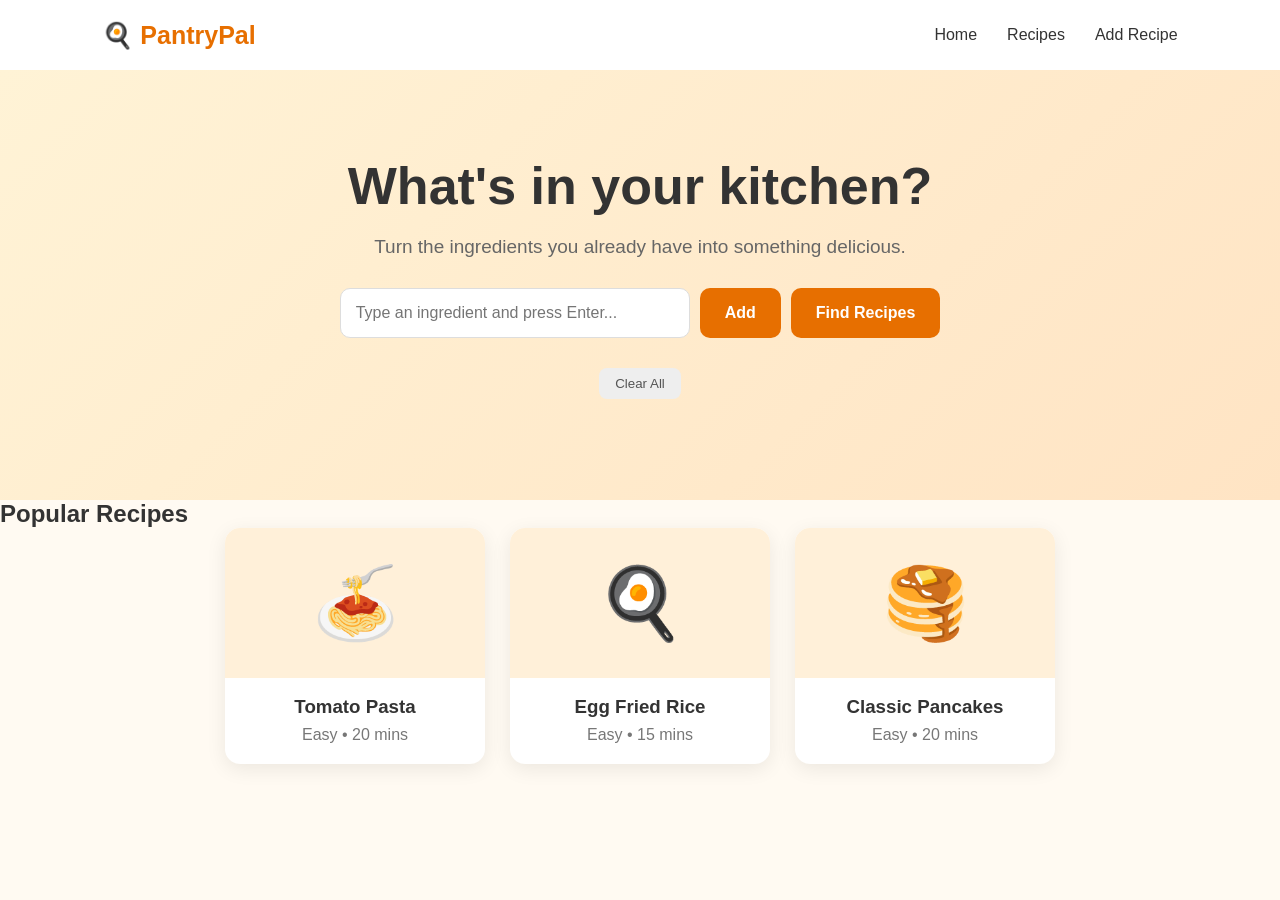
==== index.html @ 0d62c7cb "Added PantryPal frontend" ====
<!DOCTYPE html>
<html lang="en">
<head>
    <meta charset="UTF-8">
    <meta name="viewport" content="width=device-width, initial-scale=1.0">

    <title>PantryPal</title>

    <link rel="stylesheet" href="style.css">
</head>

<body>

    <!-- Navigation Bar -->
    <nav class="navbar">
        <div class="logo">🍳 PantryPal</div>

        <div class="nav-links">
            <a href="index.html">Home</a>
            <a href="recipes.html">Recipes</a>
            <a href="add-recipe.html">Add Recipe</a>
        </div>
    </nav>


    <!-- Hero Section -->
    <section class="hero">

        <div class="hero-content">

            <h1>What's in your kitchen?</h1>

            <p>
                Turn the ingredients you already have
                into something delicious.
            </p>

            <div class="ingredient-box">

        <input
            type="text"
            id="ingredientInput"
            placeholder="Type an ingredient and press Enter..."
        >

        <button onclick="addIngredient()">
         Add
        </button>

        <button onclick="findRecipes()">
            Find Recipes
        </button>

</div>

<div id="ingredientList" class="ingredient-list"></div>
<button class="clear-button" onclick="clearIngredients()">
    Clear All
</button>

        </div>

    </section>


   <!-- Recipe Results -->
<section class="recipes-section">

    <h2 id="resultTitle">Popular Recipes</h2>

    <div id="recipeResults" class="recipe-container">

        <div class="recipe-card">
            <div class="food-image">🍝</div>
            <h3>Tomato Pasta</h3>
            <p>Easy • 20 mins</p>
        </div>

        <div class="recipe-card">
            <div class="food-image">🍳</div>
            <h3>Egg Fried Rice</h3>
            <p>Easy • 15 mins</p>
        </div>

        <div class="recipe-card">
            <div class="food-image">🥞</div>
            <h3>Classic Pancakes</h3>
            <p>Easy • 20 mins</p>
        </div>

    </div>

</section>
<!-- Recipe Popup -->
<div id="recipeModal" class="modal">

    <div class="modal-content">

        <button class="close-button" onclick="closeRecipe()">
            ×
        </button>

        <div id="modalEmoji" class="modal-emoji"></div>

        <h2 id="modalTitle"></h2>

        <p id="modalTime"></p>

        <h3>🥕 Ingredients</h3>
        <ul id="modalIngredients"></ul>

        <h3>👩‍🍳 How to Prepare</h3>
        <p id="modalSteps"></p>

    </div>

</div>
           


    <script src="script.js"></script>

</body>
</html>
---- style.css ----
/* Reset */
* {
    margin: 0;
    padding: 0;
    box-sizing: border-box;
}

body {
    font-family: Arial, sans-serif;
    background-color: #fffaf2;
    color: #333;
}


/* Navigation Bar */
.navbar {
    height: 70px;
    display: flex;
    justify-content: space-between;
    align-items: center;
    padding: 0 8%;
    background-color: white;
    box-shadow: 0 2px 10px rgba(0, 0, 0, 0.08);
}

.logo {
    font-size: 25px;
    font-weight: bold;
    color: #e76f00;
}

.nav-links {
    display: flex;
    gap: 30px;
}

.nav-links a {
    text-decoration: none;
    color: #333;
    font-weight: 500;
}

.nav-links a:hover {
    color: #e76f00;
}


/* Hero Section */
.hero {
    min-height: 430px;
    display: flex;
    justify-content: center;
    align-items: center;
    text-align: center;
    padding: 50px 20px;

    background: linear-gradient(
        135deg,
        #fff3d6,
        #ffe4c4
    );
}

.hero-content {
    max-width: 700px;
}

.hero h1 {
    font-size: 52px;
    margin-bottom: 20px;
    color: #333;
}

.hero p {
    font-size: 19px;
    color: #666;
    margin-bottom: 30px;
}


/* Ingredient Search */
.ingredient-box {
    display: flex;
    justify-content: center;
    gap: 10px;
}

.ingredient-box input {
    width: 350px;
    padding: 15px;
    border: 1px solid #ddd;
    border-radius: 10px;
    font-size: 16px;
    outline: none;
}

.ingredient-box input:focus {
    border-color: #e76f00;
}

.ingredient-box button {
    padding: 15px 25px;
    border: none;
    border-radius: 10px;
    background-color: #e76f00;
    color: white;
    font-size: 16px;
    font-weight: bold;
    cursor: pointer;
}

.ingredient-box button:hover {
    background-color: #c95f00;
}


/* Popular Recipes */
.popular {
    padding: 50px 8%;
}

.popular h2 {
    text-align: center;
    font-size: 30px;
    margin-bottom: 35px;
}

.recipe-container {
    display: flex;
    justify-content: center;
    gap: 25px;
    flex-wrap: wrap;
}


/* Recipe Card */
.recipe-card {
    width: 260px;
    background-color: white;
    border-radius: 15px;
    overflow: hidden;
    box-shadow: 0 5px 20px rgba(0, 0, 0, 0.08);
    transition: 0.3s;
    text-align: center;
    padding-bottom: 20px;
}

.recipe-card:hover {
    transform: translateY(-8px);
    box-shadow: 0 10px 25px rgba(0, 0, 0, 0.15);
}

.food-image {
    height: 150px;
    display: flex;
    justify-content: center;
    align-items: center;
    background-color: #fff0d9;
    font-size: 70px;
}

.recipe-card h3 {
    margin-top: 18px;
    margin-bottom: 8px;
}

.recipe-card p {
    color: #777;
}


/* Mobile */
@media (max-width: 700px) {

    .navbar {
        padding: 0 5%;
    }

    .nav-links {
        gap: 12px;
    }

    .hero h1 {
        font-size: 38px;
    }

    .ingredient-box {
        flex-direction: column;
        align-items: center;
    }

    .ingredient-box input {
        width: 90%;
    }

    .ingredient-box button {
        width: 90%;
    }
}
.view-button {
    margin-top: 15px;
    padding: 10px 18px;
    border: none;
    border-radius: 8px;
    background-color: #e76f00;
    color: white;
    cursor: pointer;
}

.view-button:hover {
    background-color: #c95f00;
}

.no-results {
    text-align: center;
    font-size: 18px;
    color: #777;
    width: 100%;
}
/* Recipe Popup */

.modal {
    display: none;
    position: fixed;
    z-index: 1000;
    left: 0;
    top: 0;
    width: 100%;
    height: 100%;

    background-color: rgba(0, 0, 0, 0.5);

    justify-content: center;
    align-items: center;
}

.modal-content {
    position: relative;
    width: 90%;
    max-width: 500px;
    max-height: 80vh;
    overflow-y: auto;

    background-color: white;
    border-radius: 20px;
    padding: 35px;

    box-shadow: 0 10px 30px rgba(0, 0, 0, 0.2);
}

.close-button {
    position: absolute;
    right: 20px;
    top: 15px;

    border: none;
    background: none;

    font-size: 30px;
    cursor: pointer;
    color: #555;
}

.close-button:hover {
    color: #e76f00;
}

.modal-emoji {
    text-align: center;
    font-size: 70px;
    margin-bottom: 10px;
}

.modal-content h2 {
    text-align: center;
    margin-bottom: 10px;
}

.modal-content h3 {
    margin-top: 25px;
    margin-bottom: 10px;
    color: #e76f00;
}

.modal-content p {
    color: #666;
    line-height: 1.6;
}

.modal-content li {
    margin-bottom: 8px;
}
.ingredient-list {
    display: flex;
    justify-content: center;
    flex-wrap: wrap;
    gap: 10px;
    margin-top: 15px;
}

.ingredient-chip {
    background-color: #fff;
    border: 1px solid #e76f00;
    color: #e76f00;
    padding: 8px 12px;
    border-radius: 20px;
    font-size: 14px;
}

.ingredient-chip button {
    border: none;
    background: none;
    color: #e76f00;
    font-size: 16px;
    cursor: pointer;
    margin-left: 5px;
}
.category-badge {
    display: inline-block;
    margin-top: 8px;
    padding: 5px 12px;
    border-radius: 15px;
    background-color: #fff0d9;
    color: #e76f00;
    font-size: 13px;
    font-weight: bold;
}
.clear-button {
    display: block;
    margin: 15px auto;
    padding: 8px 16px;
    border: none;
    border-radius: 8px;
    background-color: #eee;
    color: #555;
    cursor: pointer;
}

.clear-button:hover {
    background-color: #ddd;
}
/* Add Recipe Page */

.add-recipe {
    max-width: 600px;
    margin: 50px auto;
    padding: 30px;
    background-color: white;
    border-radius: 15px;
    box-shadow: 0 5px 20px rgba(0, 0, 0, 0.08);
}

.add-recipe h2 {
    text-align: center;
    margin-bottom: 30px;
}

.add-recipe form {
    display: flex;
    flex-direction: column;
    gap: 10px;
}

.add-recipe label {
    font-weight: bold;
    margin-top: 10px;
}

.add-recipe input,
.add-recipe select,
.add-recipe textarea {
    width: 100%;
    padding: 12px;
    border: 1px solid #ddd;
    border-radius: 8px;
    font-size: 15px;
    font-family: Arial, sans-serif;
}

.add-recipe textarea {
    resize: vertical;
}

.add-recipe button {
    margin-top: 20px;
    padding: 13px;
    border: none;
    border-radius: 8px;
    background-color: #e76f00;
    color: white;
    font-size: 16px;
    font-weight: bold;
    cursor: pointer;
}

.add-recipe button:hover {
    background-color: #c95f00;
}
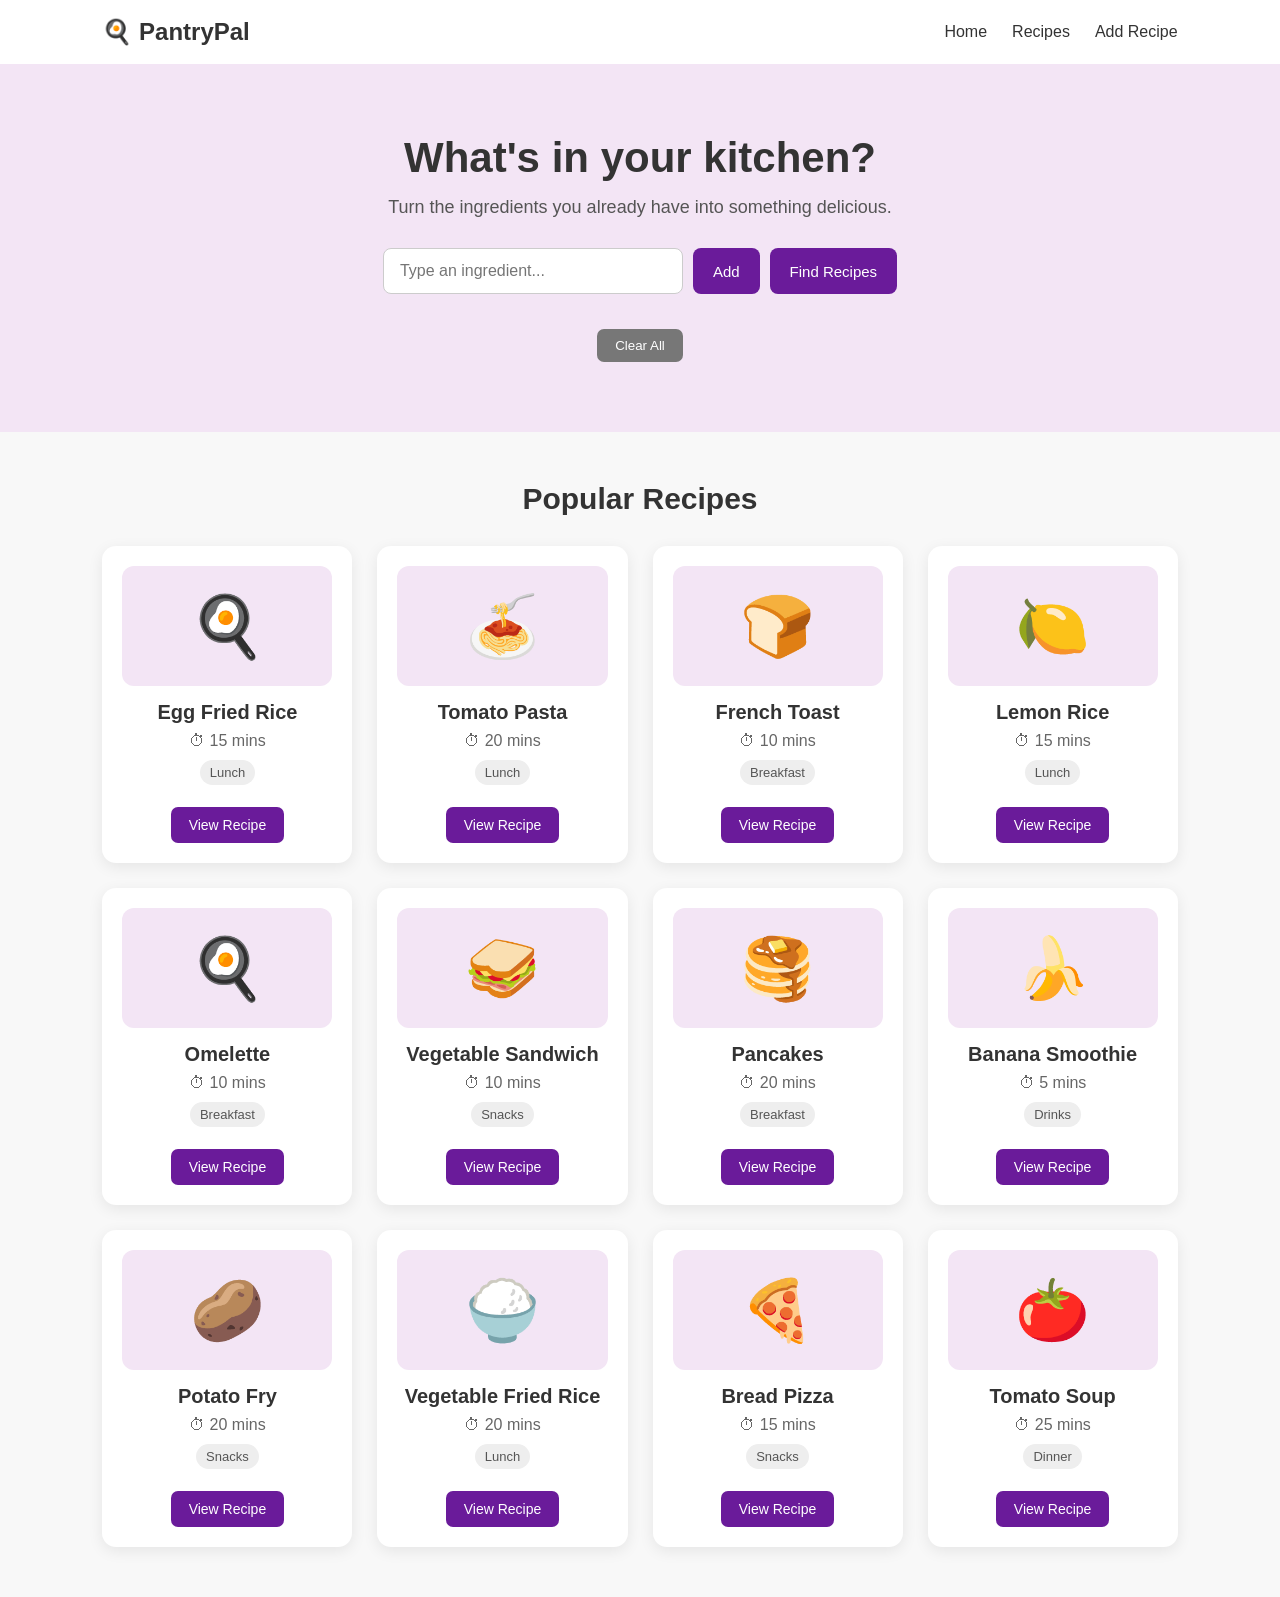
==== commit 44d33e3a: "Add recipe matching and filtering features" ====
--- a/index.html
+++ b/index.html
@@ -1,17 +1,15 @@
 <!DOCTYPE html>
 <html lang="en">
+
 <head>
     <meta charset="UTF-8">
     <meta name="viewport" content="width=device-width, initial-scale=1.0">
-
     <title>PantryPal</title>
-
     <link rel="stylesheet" href="style.css">
 </head>
 
 <body>
 
-    <!-- Navigation Bar -->
     <nav class="navbar">
         <div class="logo">🍳 PantryPal</div>
 
@@ -22,10 +20,7 @@
         </div>
     </nav>
 
-
-    <!-- Hero Section -->
     <section class="hero">
-
         <div class="hero-content">
 
             <h1>What's in your kitchen?</h1>
@@ -37,88 +32,58 @@
 
             <div class="ingredient-box">
 
-        <input
-            type="text"
-            id="ingredientInput"
-            placeholder="Type an ingredient and press Enter..."
-        >
+                <input
+                    type="text"
+                    id="ingredientInput"
+                    placeholder="Type an ingredient..."
+                >
 
-        <button onclick="addIngredient()">
-         Add
-        </button>
+                <button onclick="addIngredient()">Add</button>
 
-        <button onclick="findRecipes()">
-            Find Recipes
-        </button>
+                <button onclick="findRecipes()">Find Recipes</button>
 
-</div>
+            </div>
 
-<div id="ingredientList" class="ingredient-list"></div>
-<button class="clear-button" onclick="clearIngredients()">
-    Clear All
-</button>
+            <div id="ingredientList" class="ingredient-list"></div>
+
+            <button class="clear-button" onclick="clearIngredients()">
+                Clear All
+            </button>
 
         </div>
+    </section>
+
+    <section class="recipes-section">
+
+        <h2 id="resultTitle">Popular Recipes</h2>
+
+        <div id="recipeResults" class="recipe-container"></div>
 
     </section>
 
+    <div id="recipeModal" class="modal">
 
-   <!-- Recipe Results -->
-<section class="recipes-section">
+        <div class="modal-content">
 
-    <h2 id="resultTitle">Popular Recipes</h2>
+            <button class="close-button" onclick="closeRecipe()">×</button>
 
-    <div id="recipeResults" class="recipe-container">
+            <div id="modalEmoji" class="modal-emoji"></div>
 
-        <div class="recipe-card">
-            <div class="food-image">🍝</div>
-            <h3>Tomato Pasta</h3>
-            <p>Easy • 20 mins</p>
-        </div>
+            <h2 id="modalTitle"></h2>
 
-        <div class="recipe-card">
-            <div class="food-image">🍳</div>
-            <h3>Egg Fried Rice</h3>
-            <p>Easy • 15 mins</p>
-        </div>
+            <p id="modalTime"></p>
 
-        <div class="recipe-card">
-            <div class="food-image">🥞</div>
-            <h3>Classic Pancakes</h3>
-            <p>Easy • 20 mins</p>
+            <h3>🥕 Ingredients</h3>
+            <ul id="modalIngredients"></ul>
+
+            <h3>👩‍🍳 How to Prepare</h3>
+            <p id="modalSteps"></p>
+
         </div>
 
     </div>
 
-</section>
-<!-- Recipe Popup -->
-<div id="recipeModal" class="modal">
-
-    <div class="modal-content">
-
-        <button class="close-button" onclick="closeRecipe()">
-            ×
-        </button>
-
-        <div id="modalEmoji" class="modal-emoji"></div>
-
-        <h2 id="modalTitle"></h2>
-
-        <p id="modalTime"></p>
-
-        <h3>🥕 Ingredients</h3>
-        <ul id="modalIngredients"></ul>
-
-        <h3>👩‍🍳 How to Prepare</h3>
-        <p id="modalSteps"></p>
-
-    </div>
-
-</div>
-           
-
-
     <script src="script.js"></script>
 
 </body>
-</html>+</html>
--- a/style.css
+++ b/style.css
@@ -1,37 +1,41 @@
-/* Reset */
+/* =========================================
+   GENERAL
+========================================= */
+
 * {
+    box-sizing: border-box;
     margin: 0;
     padding: 0;
-    box-sizing: border-box;
 }
 
 body {
     font-family: Arial, sans-serif;
-    background-color: #fffaf2;
+    background: #f8f8f8;
     color: #333;
 }
 
 
-/* Navigation Bar */
+/* =========================================
+   NAVIGATION BAR
+========================================= */
+
 .navbar {
-    height: 70px;
     display: flex;
     justify-content: space-between;
     align-items: center;
-    padding: 0 8%;
-    background-color: white;
-    box-shadow: 0 2px 10px rgba(0, 0, 0, 0.08);
+    padding: 18px 8%;
+    background: white;
+    box-shadow: 0 2px 8px rgba(0, 0, 0, 0.08);
 }
 
 .logo {
-    font-size: 25px;
+    font-size: 24px;
     font-weight: bold;
-    color: #e76f00;
 }
 
 .nav-links {
     display: flex;
-    gap: 30px;
+    gap: 25px;
 }
 
 .nav-links a {
@@ -41,183 +45,294 @@
 }
 
 .nav-links a:hover {
-    color: #e76f00;
-}
-
-
-/* Hero Section */
+    color: #6a1b9a;
+}
+
+
+/* =========================================
+   HERO SECTION
+========================================= */
+
 .hero {
-    min-height: 430px;
-    display: flex;
-    justify-content: center;
-    align-items: center;
-    text-align: center;
-    padding: 50px 20px;
-
-    background: linear-gradient(
-        135deg,
-        #fff3d6,
-        #ffe4c4
-    );
+    padding: 70px 20px;
+    text-align: center;
+    background: #f3e5f5;
 }
 
 .hero-content {
-    max-width: 700px;
+    max-width: 800px;
+    margin: auto;
 }
 
 .hero h1 {
-    font-size: 52px;
-    margin-bottom: 20px;
-    color: #333;
+    font-size: 42px;
+    margin-bottom: 15px;
 }
 
 .hero p {
-    font-size: 19px;
-    color: #666;
+    font-size: 18px;
     margin-bottom: 30px;
-}
-
-
-/* Ingredient Search */
+    color: #555;
+}
+
+
+/* =========================================
+   INGREDIENT INPUT
+========================================= */
+
 .ingredient-box {
     display: flex;
     justify-content: center;
     gap: 10px;
+    flex-wrap: wrap;
 }
 
 .ingredient-box input {
-    width: 350px;
-    padding: 15px;
-    border: 1px solid #ddd;
-    border-radius: 10px;
+    width: 300px;
+    padding: 13px 16px;
+    border: 1px solid #ccc;
+    border-radius: 8px;
     font-size: 16px;
     outline: none;
 }
 
 .ingredient-box input:focus {
-    border-color: #e76f00;
+    border-color: #6a1b9a;
 }
 
 .ingredient-box button {
-    padding: 15px 25px;
+    padding: 13px 20px;
     border: none;
-    border-radius: 10px;
-    background-color: #e76f00;
+    border-radius: 8px;
+    background: #6a1b9a;
     color: white;
-    font-size: 16px;
+    cursor: pointer;
+    font-size: 15px;
+}
+
+.ingredient-box button:hover {
+    opacity: 0.9;
+}
+
+
+/* =========================================
+   SELECTED INGREDIENT CHIPS
+========================================= */
+
+.ingredient-list {
+    display: flex;
+    justify-content: center;
+    flex-wrap: wrap;
+    gap: 10px;
+    margin-top: 20px;
+}
+
+.ingredient-chip {
+    display: inline-flex;
+    align-items: center;
+    gap: 8px;
+    padding: 8px 12px;
+    background: white;
+    border: 1px solid #6a1b9a;
+    border-radius: 20px;
+    color: #6a1b9a;
+    font-size: 14px;
+}
+
+.ingredient-chip button {
+    border: none;
+    background: none;
+    color: #6a1b9a;
+    font-size: 18px;
+    cursor: pointer;
+    padding: 0;
+}
+
+
+/* =========================================
+   CLEAR BUTTON
+========================================= */
+
+.clear-button {
+    margin-top: 15px;
+    padding: 9px 18px;
+    border: none;
+    border-radius: 7px;
+    background: #777;
+    color: white;
+    cursor: pointer;
+}
+
+.clear-button:hover {
+    background: #555;
+}
+
+
+/* =========================================
+   RECIPE SECTION
+========================================= */
+
+.recipes-section {
+    padding: 50px 8%;
+}
+
+.recipes-section h2 {
+    text-align: center;
+    margin-bottom: 30px;
+    font-size: 30px;
+}
+
+
+/* =========================================
+   RECIPE CONTAINER
+========================================= */
+
+.recipe-container {
+    display: grid;
+    grid-template-columns: repeat(auto-fit, minmax(230px, 1fr));
+    gap: 25px;
+}
+
+
+/* =========================================
+   DYNAMIC RECIPE CARD
+========================================= */
+
+.recipe-card {
+    position: relative;
+    background: white;
+    border-radius: 14px;
+    padding: 20px;
+    text-align: center;
+    box-shadow: 0 4px 15px rgba(0, 0, 0, 0.08);
+    transition: transform 0.2s ease, box-shadow 0.2s ease;
+}
+
+.recipe-card:hover {
+    transform: translateY(-5px);
+    box-shadow: 0 8px 20px rgba(0, 0, 0, 0.12);
+}
+
+.food-image {
+    height: 120px;
+    display: flex;
+    align-items: center;
+    justify-content: center;
+    background: #f3e5f5;
+    border-radius: 12px;
+    font-size: 60px;
+    margin-bottom: 15px;
+}
+
+.recipe-card h3 {
+    margin-bottom: 8px;
+    font-size: 20px;
+}
+
+.recipe-card p {
+    color: #666;
+    margin-bottom: 10px;
+}
+
+
+/* =========================================
+   CATEGORY BADGE
+========================================= */
+
+.category-badge {
+    display: inline-block;
+    padding: 5px 10px;
+    border-radius: 15px;
+    background: #eee;
+    color: #555;
+    font-size: 13px;
+    margin-bottom: 10px;
+}
+
+
+/* =========================================
+   MATCH PERCENTAGE
+========================================= */
+
+.match-percentage {
+    display: inline-block;
+    margin-left: 5px;
+    padding: 5px 9px;
+    border-radius: 15px;
+    background: #e8f5e9;
+    color: #2e7d32;
+    font-size: 13px;
     font-weight: bold;
-    cursor: pointer;
-}
-
-.ingredient-box button:hover {
-    background-color: #c95f00;
-}
-
-
-/* Popular Recipes */
-.popular {
-    padding: 50px 8%;
-}
-
-.popular h2 {
-    text-align: center;
-    font-size: 30px;
-    margin-bottom: 35px;
-}
-
-.recipe-container {
-    display: flex;
-    justify-content: center;
-    gap: 25px;
-    flex-wrap: wrap;
-}
-
-
-/* Recipe Card */
-.recipe-card {
-    width: 260px;
-    background-color: white;
-    border-radius: 15px;
-    overflow: hidden;
-    box-shadow: 0 5px 20px rgba(0, 0, 0, 0.08);
-    transition: 0.3s;
-    text-align: center;
-    padding-bottom: 20px;
-}
-
-.recipe-card:hover {
-    transform: translateY(-8px);
-    box-shadow: 0 10px 25px rgba(0, 0, 0, 0.15);
-}
-
-.food-image {
-    height: 150px;
-    display: flex;
-    justify-content: center;
-    align-items: center;
-    background-color: #fff0d9;
-    font-size: 70px;
-}
-
-.recipe-card h3 {
-    margin-top: 18px;
-    margin-bottom: 8px;
-}
-
-.recipe-card p {
-    color: #777;
-}
-
-
-/* Mobile */
-@media (max-width: 700px) {
-
-    .navbar {
-        padding: 0 5%;
-    }
-
-    .nav-links {
-        gap: 12px;
-    }
-
-    .hero h1 {
-        font-size: 38px;
-    }
-
-    .ingredient-box {
-        flex-direction: column;
-        align-items: center;
-    }
-
-    .ingredient-box input {
-        width: 90%;
-    }
-
-    .ingredient-box button {
-        width: 90%;
-    }
-}
+}
+
+
+/* =========================================
+   VIEW RECIPE BUTTON
+========================================= */
+
 .view-button {
-    margin-top: 15px;
+    margin-top: 12px;
     padding: 10px 18px;
     border: none;
-    border-radius: 8px;
-    background-color: #e76f00;
+    border-radius: 7px;
+    background: #6a1b9a;
     color: white;
     cursor: pointer;
+    font-size: 14px;
 }
 
 .view-button:hover {
-    background-color: #c95f00;
-}
+    opacity: 0.9;
+}
+
+
+/* =========================================
+   NO RESULTS
+========================================= */
 
 .no-results {
-    text-align: center;
-    font-size: 18px;
-    color: #777;
-    width: 100%;
-}
-/* Recipe Popup */
+    grid-column: 1 / -1;
+    text-align: center;
+    padding: 30px;
+    color: #666;
+    font-size: 16px;
+}
+
+
+/* =========================================
+   RECIPE SEARCH & FILTER
+========================================= */
+
+.recipe-controls {
+    display: flex;
+    justify-content: center;
+    gap: 12px;
+    margin-bottom: 30px;
+    flex-wrap: wrap;
+}
+
+.recipe-controls input,
+.recipe-controls select {
+    padding: 12px 15px;
+    border: 1px solid #ccc;
+    border-radius: 8px;
+    font-size: 15px;
+    outline: none;
+}
+
+.recipe-controls input {
+    width: 280px;
+}
+
+.recipe-controls input:focus,
+.recipe-controls select:focus {
+    border-color: #6a1b9a;
+}
+
+
+/* =========================================
+   RECIPE MODAL / POPUP
+========================================= */
 
 .modal {
     display: none;
@@ -227,42 +342,37 @@
     top: 0;
     width: 100%;
     height: 100%;
-
-    background-color: rgba(0, 0, 0, 0.5);
-
+    background: rgba(0, 0, 0, 0.55);
     justify-content: center;
     align-items: center;
+    padding: 20px;
 }
 
 .modal-content {
     position: relative;
-    width: 90%;
-    max-width: 500px;
-    max-height: 80vh;
+    width: 100%;
+    max-width: 550px;
+    max-height: 90vh;
     overflow-y: auto;
-
-    background-color: white;
-    border-radius: 20px;
-    padding: 35px;
-
-    box-shadow: 0 10px 30px rgba(0, 0, 0, 0.2);
+    background: white;
+    border-radius: 15px;
+    padding: 30px;
+    box-shadow: 0 10px 35px rgba(0, 0, 0, 0.2);
 }
 
 .close-button {
     position: absolute;
-    right: 20px;
-    top: 15px;
-
+    right: 15px;
+    top: 12px;
     border: none;
     background: none;
-
-    font-size: 30px;
+    font-size: 28px;
     cursor: pointer;
     color: #555;
 }
 
 .close-button:hover {
-    color: #e76f00;
+    color: #000;
 }
 
 .modal-emoji {
@@ -276,83 +386,88 @@
     margin-bottom: 10px;
 }
 
+#modalTime {
+    text-align: center;
+    color: #666;
+    margin-bottom: 20px;
+}
+
 .modal-content h3 {
-    margin-top: 25px;
+    margin-top: 20px;
     margin-bottom: 10px;
-    color: #e76f00;
-}
-
-.modal-content p {
-    color: #666;
-    line-height: 1.6;
-}
-
-.modal-content li {
-    margin-bottom: 8px;
-}
-.ingredient-list {
-    display: flex;
-    justify-content: center;
-    flex-wrap: wrap;
-    gap: 10px;
-    margin-top: 15px;
-}
-
-.ingredient-chip {
-    background-color: #fff;
-    border: 1px solid #e76f00;
-    color: #e76f00;
-    padding: 8px 12px;
-    border-radius: 20px;
-    font-size: 14px;
-}
-
-.ingredient-chip button {
-    border: none;
-    background: none;
-    color: #e76f00;
-    font-size: 16px;
-    cursor: pointer;
-    margin-left: 5px;
-}
-.category-badge {
-    display: inline-block;
-    margin-top: 8px;
-    padding: 5px 12px;
-    border-radius: 15px;
-    background-color: #fff0d9;
-    color: #e76f00;
-    font-size: 13px;
-    font-weight: bold;
-}
-.clear-button {
-    display: block;
-    margin: 15px auto;
-    padding: 8px 16px;
-    border: none;
-    border-radius: 8px;
-    background-color: #eee;
+}
+
+#modalIngredients {
+    padding-left: 25px;
+    line-height: 1.8;
+}
+
+#modalSteps {
+    line-height: 1.7;
     color: #555;
-    cursor: pointer;
-}
-
-.clear-button:hover {
-    background-color: #ddd;
-}
-/* Add Recipe Page */
+}
+
+
+/* =========================================
+   RESPONSIVE DESIGN
+========================================= */
+
+@media (max-width: 600px) {
+
+    .navbar {
+        flex-direction: column;
+        gap: 15px;
+    }
+
+    .nav-links {
+        gap: 15px;
+    }
+
+    .hero h1 {
+        font-size: 32px;
+    }
+
+    .ingredient-box {
+        flex-direction: column;
+        align-items: center;
+    }
+
+    .ingredient-box input {
+        width: 100%;
+        max-width: 350px;
+    }
+
+    .ingredient-box button {
+        width: 100%;
+        max-width: 350px;
+    }
+
+    .recipe-container {
+        grid-template-columns: 1fr;
+    }
+
+    .modal-content {
+        padding: 25px 20px;
+    }
+}
+
+
+/* =========================================
+   ADD RECIPE FORM
+========================================= */
 
 .add-recipe {
-    max-width: 600px;
+    max-width: 650px;
     margin: 50px auto;
     padding: 30px;
-    background-color: white;
+    background: white;
     border-radius: 15px;
-    box-shadow: 0 5px 20px rgba(0, 0, 0, 0.08);
+    box-shadow: 0 4px 15px rgba(0, 0, 0, 0.08);
 }
 
 .add-recipe h2 {
     text-align: center;
-    margin-bottom: 30px;
+    margin-bottom: 25px;
 }
 
 .add-recipe form {
@@ -362,8 +477,8 @@
 }
 
 .add-recipe label {
-    font-weight: bold;
-    margin-top: 10px;
+    font-weight: 600;
+    margin-top: 8px;
 }
 
 .add-recipe input,
@@ -371,10 +486,10 @@
 .add-recipe textarea {
     width: 100%;
     padding: 12px;
-    border: 1px solid #ddd;
+    border: 1px solid #ccc;
     border-radius: 8px;
     font-size: 15px;
-    font-family: Arial, sans-serif;
+    font-family: inherit;
 }
 
 .add-recipe textarea {
@@ -382,17 +497,22 @@
 }
 
 .add-recipe button {
-    margin-top: 20px;
+    margin-top: 15px;
     padding: 13px;
     border: none;
     border-radius: 8px;
-    background-color: #e76f00;
+    background: #6a1b9a;
     color: white;
+    cursor: pointer;
     font-size: 16px;
-    font-weight: bold;
-    cursor: pointer;
 }
 
 .add-recipe button:hover {
-    background-color: #c95f00;
-}+    opacity: 0.9;
+}
+
+@media (max-width: 700px) {
+    .add-recipe {
+        margin: 30px 20px;
+    }
+}
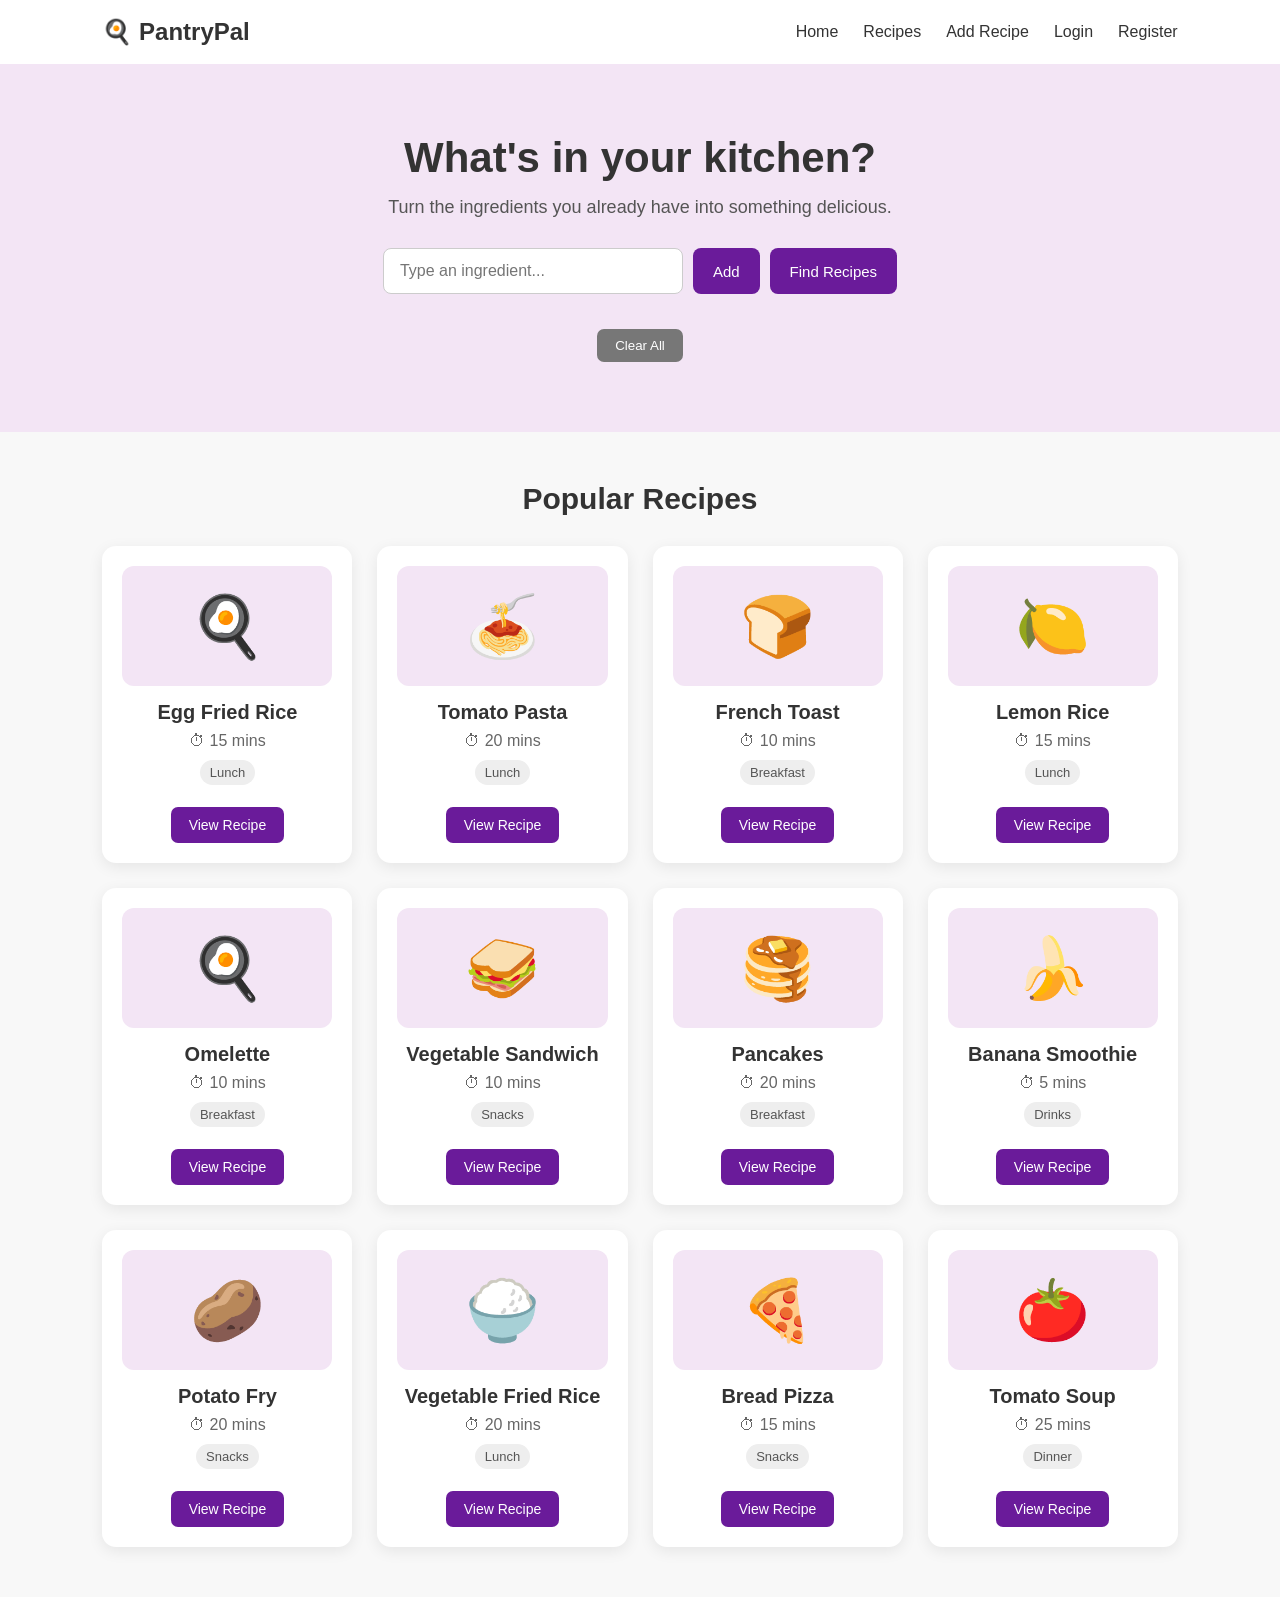
==== commit 2fd8a632: "Add files via upload Add login, register, my recipes, edit/delete and admin." ====
--- a/index.html
+++ b/index.html
@@ -6,6 +6,7 @@
     <meta name="viewport" content="width=device-width, initial-scale=1.0">
     <title>PantryPal</title>
     <link rel="stylesheet" href="style.css">
+    <link rel="stylesheet" href="auth.css">
 </head>
 
 <body>
@@ -84,6 +85,7 @@
     </div>
 
     <script src="script.js"></script>
+    <script src="auth.js"></script>
 
 </body>
 </html>
--- a/auth.css
+++ b/auth.css
@@ -0,0 +1,126 @@
+/* =========================================
+   PantryPal - Member 4: login, My Recipes, admin
+   (loads after style.css and reuses its colours)
+========================================= */
+
+/* Messages under forms and pages */
+.auth-message {
+    min-height: 20px;
+    margin-top: 6px;
+    font-size: 14px;
+    color: #555;
+}
+
+.auth-message.error   { color: #c62828; }
+.auth-message.success { color: #2e7d32; }
+
+.page-message {
+    text-align: center;
+    margin-bottom: 20px;
+}
+
+.auth-switch {
+    text-align: center;
+    margin-top: 20px;
+    color: #666;
+}
+
+.auth-switch a,
+.no-results a {
+    color: #6a1b9a;
+    font-weight: 600;
+}
+
+/* Logout link in the nav */
+.nav-links a.nav-logout {
+    color: #6a1b9a;
+}
+
+/* Message shown on Add Recipe when logged out */
+.login-required {
+    text-align: center;
+    line-height: 1.8;
+    color: #555;
+}
+
+.login-required a {
+    color: #6a1b9a;
+    font-weight: 600;
+}
+
+/* Edit / Delete buttons on My Recipes cards */
+.card-actions {
+    display: flex;
+    justify-content: center;
+    gap: 10px;
+    margin-top: 12px;
+    flex-wrap: wrap;
+}
+
+.edit-button,
+.delete-button {
+    padding: 10px 16px;
+    border: none;
+    border-radius: 7px;
+    font-size: 14px;
+    cursor: pointer;
+    text-decoration: none;
+    font-family: inherit;
+}
+
+.edit-button {
+    background: #6a1b9a;
+    color: white;
+}
+
+.delete-button {
+    background: #fdecea;
+    color: #c62828;
+    border: 1px solid #c62828;
+}
+
+.edit-button:hover,
+.delete-button:hover {
+    opacity: 0.85;
+}
+
+.edit-button:focus-visible,
+.delete-button:focus-visible {
+    outline: 3px solid #ce93d8;
+    outline-offset: 2px;
+}
+
+.delete-button.small {
+    padding: 6px 12px;
+    font-size: 13px;
+}
+
+/* Admin tables */
+.admin-section h3 {
+    margin: 30px 0 12px;
+}
+
+.table-wrap {
+    overflow-x: auto;
+    background: white;
+    border-radius: 12px;
+    box-shadow: 0 4px 15px rgba(0, 0, 0, 0.08);
+}
+
+.admin-table {
+    width: 100%;
+    border-collapse: collapse;
+    font-size: 14px;
+}
+
+.admin-table th,
+.admin-table td {
+    padding: 12px 14px;
+    text-align: left;
+    border-bottom: 1px solid #eee;
+}
+
+.admin-table th {
+    background: #f3e5f5;
+    color: #4a148c;
+}
